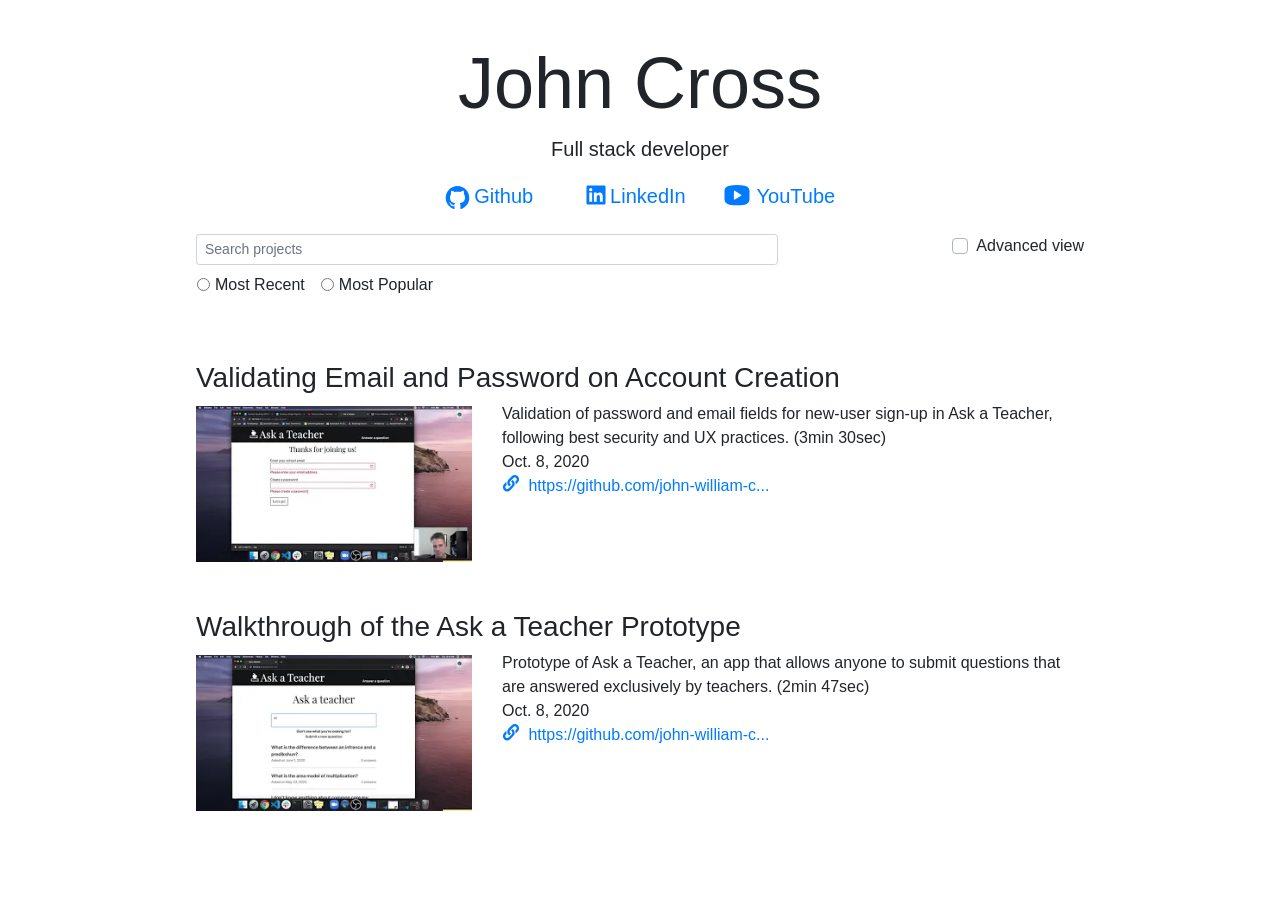
==== practice.html @ b36d2960 "added practice file" ====
<html lang="en">
   <head>
      <meta charset="UTF-8" />
      <meta name="viewport" content="width=device-width, initial-scale=1.0" />
      <title>John Cross</title>
      <link href="/style/dist.css" rel="stylesheet" />
   </head>
   <body>
      <div class="container">
         <div class="row pr-lg-5 pl-lg-5 mr-lg-5 ml-lg-5 mt-lg-3">
            <div class="col-12">
               <br />
               <div class="text-center">
                  <p class="name display-3 font-weight-lighter text-center">
                     John Cross
                  </p>

                  <p class="lead mt-n2 font-weight-normal text-center">
                     Full stack developer
                  </p>

                  <a
                     ><img
                        width="25px"
                        class="mb-1 ml-2"
                        src="icon/github.svg"
                     />

                     <a
                        class="lead mr-4 font-weight-normal"
                        href="https://github.com/john-william-cross"
                        target="_blank"
                        >Github</a
                     >
                  </a>

                  <a
                     ><img
                        width="20px"
                        class="mb-2 ml-4"
                        src="icon/linkedin.svg"
                     />

                     <a
                        class="lead mr-2 font-weight-normal"
                        href="https://www.linkedin.com/in/john-william-cross/"
                        target="_blank"
                        >LinkedIn</a
                     >
                  </a>

                  <a
                     ><img
                        width="30px"
                        class="mt-0 ml-4"
                        src="icon/youtube.svg"
                     />

                     <a
                        class="lead mr-2 font-weight-normal"
                        href="https://www.youtube.com/channel/UCXJsMHVQxBvbhN98CqGdG9Q"
                        target="_blank"
                        >YouTube</a
                     >
                  </a>
               </div>
            </div>
         </div>
      </div>
      <div class="container">
         <div class="row pr-lg-5 pl-lg-5 mr-lg-5 ml-lg-5 mt-lg-3">
            <div class="col-sm-8">
               <input
                  class="form-control form-control-sm"
                  type="text"
                  placeholder="Search projects"
               />
            </div>
            <div class="col-sm-4">
               <div class="float-right custom-control custom-checkbox">
                  <input
                     type="checkbox"
                     class="custom-control-input"
                     id="customCheck1"
                  />
                  <label class="custom-control-label" for="customCheck1"
                     >Advanced view</label
                  >
               </div>
            </div>
            <div class="mt-2 ml-3 col-12 form-check form-check-inline">
               <input
                  class="form-check-input"
                  type="radio"
                  name="inlineRadioOptions"
                  id="most-recent"
                  value="most-recent"
               />
               <label class="form-check-label mr-3" for="most-recent"
                  >Most Recent</label
               >

               <input
                  class="form-check-input"
                  type="radio"
                  name="inlineRadioOptions"
                  id="most-popular"
                  value="most-popular"
               />
               <label class="form-check-label" for="most-popular"
                  >Most Popular</label
               >
            </div>
         </div>
      </div>

      <div class="container">
         <div class="row pr-lg-5 pl-lg-5 mr-lg-5 ml-lg-5 mt-lg-3">
            <div class="col-12 mt-5">
               <h3 class="font-weight-light">
                  <a
                     href="https://www.youtube.com/watch?v=wLNF4YaMOwk&t=7s"
                     target="_blank"
                     class="text-decoration-none text-reset"
                     >Validating Email and Password on Account Creation</a
                  >
               </h3>
            </div>

            <div class="col-12 col-md-4 mt-1">
               <a
                  href="https://www.youtube.com/watch?v=wLNF4YaMOwk&t=7s"
                  target="_blank"
                  ><img
                     width="510px"
                     class="img-fluid"
                     src="images/validate.webp"
               /></a>
            </div>

            <div class="col-12 col-md-8">
               <a
                  href="https://www.youtube.com/watch?v=wLNF4YaMOwk&t=7s"
                  target="_blank"
                  class="text-decoration-none text-reset"
               >
                  Validation of password and email fields for new-user sign-up
                  in Ask a Teacher, following best security and UX practices.
                  (3min 30sec)
               </a>
               <br />
               <a
                  href="https://www.youtube.com/watch?v=wLNF4YaMOwk&t=7s"
                  target="_blank"
                  class="text-decoration-none text-reset"
                  >Oct. 8, 2020</a
               >
               <br />

               <img width="18px" class="mb-1 mr-1" src="icon/link.svg" />
               <a
                  href="https://github.com/john-william-cross/ask-a-teacher"
                  target="_blank"
                  >https://github.com/john-william-c...</a
               >
            </div>
            <div class="col-12 mt-5">
               <h3 class="font-weight-light">
                  <a
                     href="https://www.youtube.com/watch?v=3N6EtIoZBRQ"
                     target="_blank"
                     class="text-decoration-none text-reset"
                     >Walkthrough of the Ask a Teacher Prototype</a
                  >
               </h3>
            </div>
            <div class="col-12 col-md-4 mt-1">
               <a
                  href="https://www.youtube.com/watch?v=3N6EtIoZBRQ"
                  target="_blank"
                  ><img
                     width="510px"
                     class="img-fluid"
                     src="images/walkthrough.webp"
               /></a>
            </div>

            <div class="col-12 col-md-8">
               <a
                  href="https://www.youtube.com/watch?v=3N6EtIoZBRQ"
                  target="_blank"
                  class="text-decoration-none text-reset"
               >
                  Prototype of Ask a Teacher, an app that allows anyone to
                  submit questions that are answered exclusively by teachers.
                  (2min 47sec) <br />
               </a>
               <a
                  href="https://www.youtube.com/watch?v=3N6EtIoZBRQ"
                  target="_blank"
                  class="text-decoration-none text-reset"
                  >Oct. 8, 2020</a
               >
               <br />

               <img width="18px" class="mb-1 mr-1" src="icon/link.svg" />
               <a
                  href="https://github.com/john-william-cross/ask-a-teacher"
                  target="_blank"
                  >https://github.com/john-william-c...</a
               >
            </div>
         </div>
      </div>
   </body>
</html>
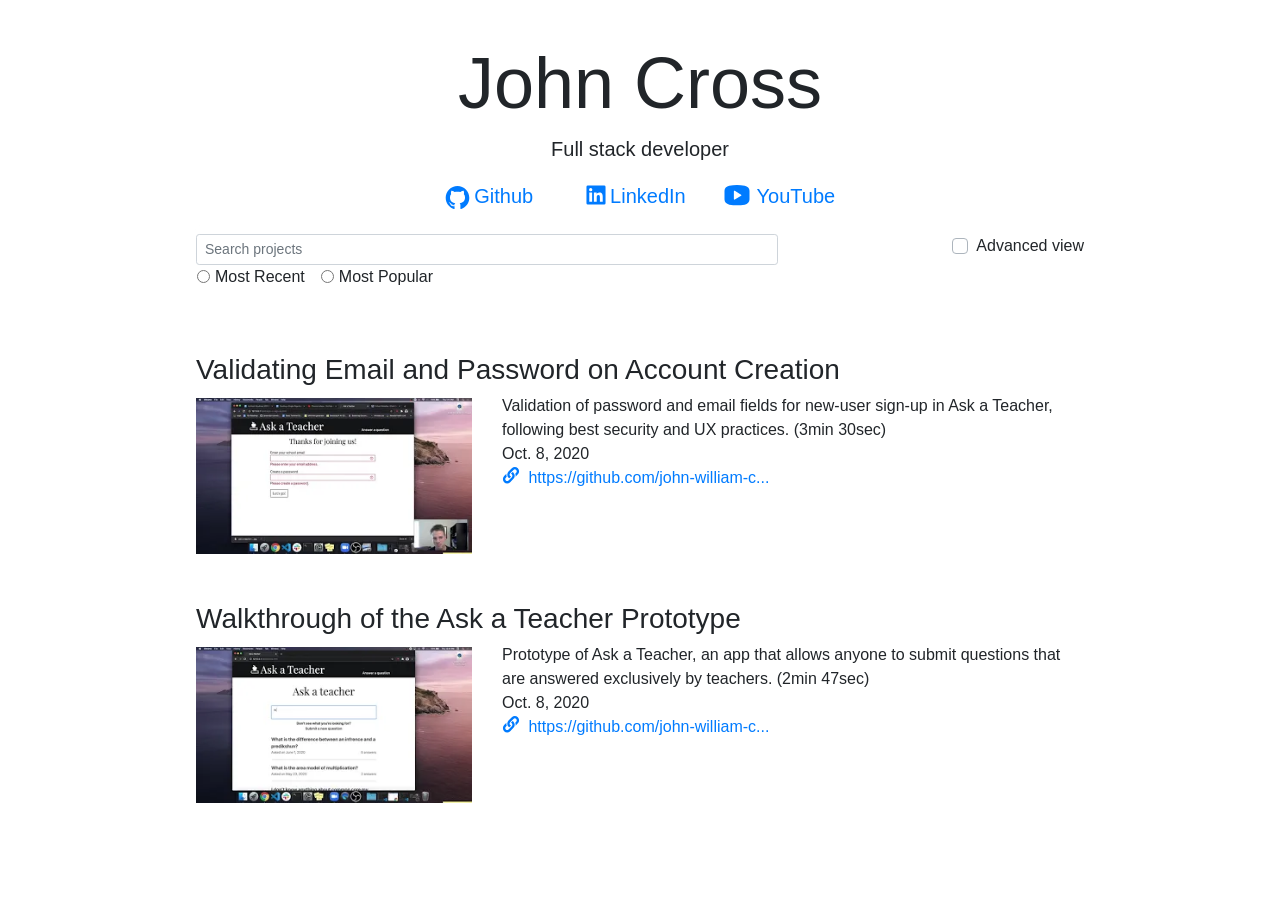
==== commit efb42bc9: "add radio buttons" ====
--- a/practice.html
+++ b/practice.html
@@ -88,7 +88,9 @@
                   >
                </div>
             </div>
-            <div class="mt-2 ml-3 col-12 form-check form-check-inline">
+            <div
+               class="mt-2 mt-n4 mt-sm-0 ml-3 col-12 form-check form-check-inline"
+            >
                <input
                   class="form-check-input"
                   type="radio"
